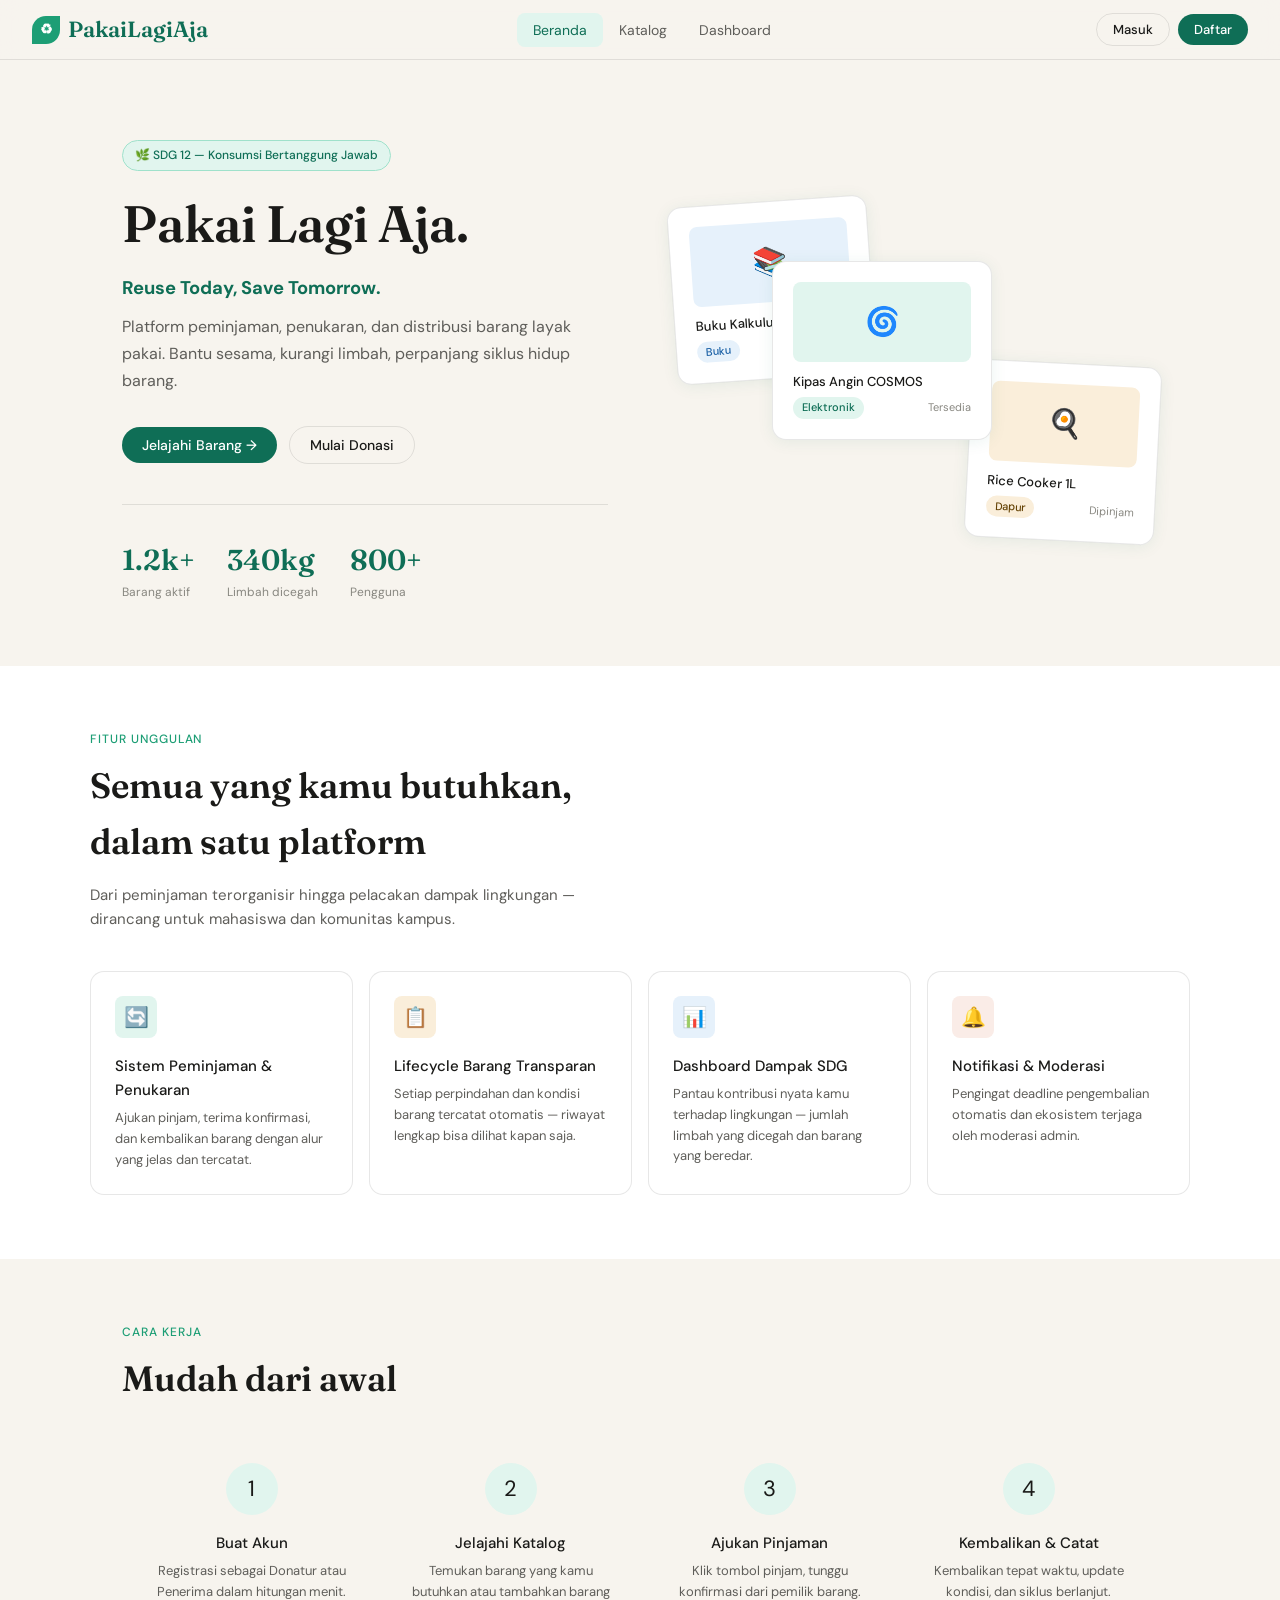
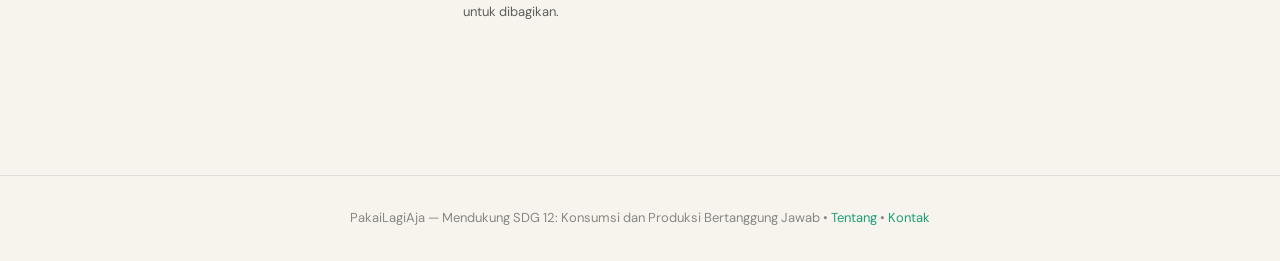
==== index.html @ 995f5728 "Add files via upload" ====
<!DOCTYPE html>
<html lang="id">
<head>
<meta charset="UTF-8">
<meta name="viewport" content="width=device-width, initial-scale=1.0">
<title>PakaiLagiAja - Beranda</title>
<link href="https://fonts.googleapis.com/css2?family=Fraunces:ital,opsz,wght@0,9..144,300;0,9..144,600;1,9..144,300&family=DM+Sans:wght@300;400;500&display=swap" rel="stylesheet">
<link rel="stylesheet" href="style.css">
</head>
<body>

<nav>
  <div class="nav-logo" onclick="window.location.href='index.html'">
    <div class="leaf">♻</div>
    PakaiLagiAja
  </div>
  <ul class="nav-links">
    <li><button onclick="window.location.href='index.html'" class="active">Beranda</button></li>
    <li><button onclick="window.location.href='katalog.html'">Katalog</button></li>
    <li><button onclick="window.location.href='dashboard.html'">Dashboard</button></li>
  </ul>
  <div class="nav-right">
    <button class="btn btn-outline btn-sm" onclick="openModal('login-modal')">Masuk</button>
    <button class="btn btn-primary btn-sm" onclick="openModal('register-modal')">Daftar</button>
  </div>
</nav>

<section class="hero">
  <div class="hero-content fade-in">
    <div class="hero-badge">🌿 SDG 12 — Konsumsi Bertanggung Jawab</div>
    
    <h1>Pakai Lagi Aja.</h1>
    <p>
      <strong style="color: var(--green-dark); font-size: 1.15rem; display: block; margin-bottom: 8px;">Reuse Today, Save Tomorrow.</strong>
      Platform peminjaman, penukaran, dan distribusi barang layak pakai. Bantu sesama, kurangi limbah, perpanjang siklus hidup barang.
    </p>

    <div class="hero-actions">
      <button class="btn btn-primary" onclick="window.location.href='katalog.html'">Jelajahi Barang →</button>
      <button class="btn btn-outline" onclick="openModal('register-modal')">Mulai Donasi</button>
    </div>
    <div class="hero-stats">
      <div>
        <div class="hero-stat-num">1.2k+</div>
        <div class="hero-stat-label">Barang aktif</div>
      </div>
      <div>
        <div class="hero-stat-num">340kg</div>
        <div class="hero-stat-label">Limbah dicegah</div>
      </div>
      <div>
        <div class="hero-stat-num">800+</div>
        <div class="hero-stat-label">Pengguna</div>
      </div>
    </div>
  </div>
  <div class="hero-visual">
    <div class="hero-card-stack">
      <div class="item-card card-float-1">
        <div class="item-thumb thumb-blue">📚</div>
        <div class="item-name">Buku Kalkulus Edisi 9</div>
        <div class="item-meta">
          <span class="tag tag-blue">Buku</span>
          <span class="item-status">Tersedia</span>
        </div>
      </div>
      <div class="item-card card-float-2">
        <div class="item-thumb thumb-green">🌀</div>
        <div class="item-name">Kipas Angin COSMOS</div>
        <div class="item-meta">
          <span class="tag tag-green">Elektronik</span>
          <span class="item-status">Tersedia</span>
        </div>
      </div>
      <div class="item-card card-float-3">
        <div class="item-thumb thumb-amber">🍳</div>
        <div class="item-name">Rice Cooker 1L</div>
        <div class="item-meta">
          <span class="tag tag-amber">Dapur</span>
          <span class="item-status">Dipinjam</span>
        </div>
      </div>
    </div>
  </div>
</section>

<section class="section" style="background: var(--white); max-width: 100%; padding: 4rem 2rem;">
  <div style="max-width: 1100px; margin: 0 auto;">
    <div class="section-label">Fitur Unggulan</div>
    <div class="section-title">Semua yang kamu butuhkan,<br>dalam satu platform</div>
    <p class="section-sub">Dari peminjaman terorganisir hingga pelacakan dampak lingkungan — dirancang untuk mahasiswa dan komunitas kampus.</p>
    <div class="features-grid">
      <div class="feature-card fade-in stagger-1">
        <div class="feature-icon feature-icon-green">🔄</div>
        <div class="feature-title">Sistem Peminjaman & Penukaran</div>
        <p class="feature-desc">Ajukan pinjam, terima konfirmasi, dan kembalikan barang dengan alur yang jelas dan tercatat.</p>
      </div>
      <div class="feature-card fade-in stagger-2">
        <div class="feature-icon feature-icon-amber">📋</div>
        <div class="feature-title">Lifecycle Barang Transparan</div>
        <p class="feature-desc">Setiap perpindahan dan kondisi barang tercatat otomatis — riwayat lengkap bisa dilihat kapan saja.</p>
      </div>
      <div class="feature-card fade-in stagger-3">
        <div class="feature-icon feature-icon-blue">📊</div>
        <div class="feature-title">Dashboard Dampak SDG</div>
        <p class="feature-desc">Pantau kontribusi nyata kamu terhadap lingkungan — jumlah limbah yang dicegah dan barang yang beredar.</p>
      </div>
      <div class="feature-card fade-in stagger-4">
        <div class="feature-icon feature-icon-coral">🔔</div>
        <div class="feature-title">Notifikasi & Moderasi</div>
        <p class="feature-desc">Pengingat deadline pengembalian otomatis dan ekosistem terjaga oleh moderasi admin.</p>
      </div>
    </div>
  </div>
</section>

<section class="section">
  <div class="section-label">Cara Kerja</div>
  <div class="section-title">Mudah dari awal</div>
  <div style="display:grid; grid-template-columns: repeat(auto-fit, minmax(180px,1fr)); gap: 0; margin-top: 2rem;">
    <div style="text-align:center; padding: 1.5rem; position: relative;">
      <div style="width:52px;height:52px;background:var(--green-light);border-radius:50%;display:flex;align-items:center;justify-content:center;margin:0 auto 1rem;font-size:22px;">1</div>
      <div style="font-weight:500;margin-bottom:6px;">Buat Akun</div>
      <p style="font-size:13px;color:var(--text-muted);">Registrasi sebagai Donatur atau Penerima dalam hitungan menit.</p>
    </div>
    <div style="text-align:center; padding: 1.5rem;">
      <div style="width:52px;height:52px;background:var(--green-light);border-radius:50%;display:flex;align-items:center;justify-content:center;margin:0 auto 1rem;font-size:22px;">2</div>
      <div style="font-weight:500;margin-bottom:6px;">Jelajahi Katalog</div>
      <p style="font-size:13px;color:var(--text-muted);">Temukan barang yang kamu butuhkan atau tambahkan barang untuk dibagikan.</p>
    </div>
    <div style="text-align:center; padding: 1.5rem;">
      <div style="width:52px;height:52px;background:var(--green-light);border-radius:50%;display:flex;align-items:center;justify-content:center;margin:0 auto 1rem;font-size:22px;">3</div>
      <div style="font-weight:500;margin-bottom:6px;">Ajukan Pinjaman</div>
      <p style="font-size:13px;color:var(--text-muted);">Klik tombol pinjam, tunggu konfirmasi dari pemilik barang.</p>
    </div>
    <div style="text-align:center; padding: 1.5rem;">
      <div style="width:52px;height:52px;background:var(--green-light);border-radius:50%;display:flex;align-items:center;justify-content:center;margin:0 auto 1rem;font-size:22px;">4</div>
      <div style="font-weight:500;margin-bottom:6px;">Kembalikan & Catat</div>
      <p style="font-size:13px;color:var(--text-muted);">Kembalikan tepat waktu, update kondisi, dan siklus berlanjut.</p>
    </div>
  </div>
</section>

<footer>
  <p>PakaiLagiAja &mdash; Mendukung SDG 12: Konsumsi dan Produksi Bertanggung Jawab &bull; <a href="#">Tentang</a> &bull; <a href="#">Kontak</a></p>
</footer>

<div class="modal-overlay" id="login-modal">
  <div class="modal">
    <button class="modal-close" onclick="closeModal('login-modal')">✕</button>
    <div class="modal-title">Selamat datang kembali</div>
    <div class="modal-sub">Masuk ke akun PakaiLagiAja kamu</div>
    <div class="form-group">
      <label class="form-label">Email</label>
      <input class="form-input" type="email" placeholder="nama@email.com">
    </div>
    <div class="form-group">
      <label class="form-label">Password</label>
      <input class="form-input" type="password" placeholder="••••••••">
    </div>
    <button class="btn btn-primary" style="width:100%;margin-top:8px;" onclick="handleLogin()">Masuk</button>
    <div class="divider">atau</div>
    <p style="text-align:center;font-size:13px;color:var(--text-muted);">Belum punya akun? <a href="#" style="color:var(--green);" onclick="closeModal('login-modal');openModal('register-modal');return false;">Daftar sekarang</a></p>
  </div>
</div>

<div class="modal-overlay" id="register-modal">
  <div class="modal">
    <button class="modal-close" onclick="closeModal('register-modal')">✕</button>
    <div class="modal-title">Buat akun baru</div>
    <div class="modal-sub">Bergabung dengan komunitas PakaiLagiAja</div>
    <div style="margin-bottom:14px;">
      <div class="form-label" style="margin-bottom:8px;">Bergabung sebagai</div>
      <div class="role-toggle">
        <button class="role-btn selected" onclick="selectRole(this)">🎁 Donatur</button>
        <button class="role-btn" onclick="selectRole(this)">🤲 Penerima</button>
      </div>
    </div>
    <div class="form-group">
      <label class="form-label">Nama Lengkap</label>
      <input class="form-input" type="text" placeholder="Nama kamu">
    </div>
    <div class="form-group">
      <label class="form-label">Email</label>
      <input class="form-input" type="email" placeholder="nama@email.com">
    </div>
    <div class="form-group">
      <label class="form-label">Password</label>
      <input class="form-input" type="password" placeholder="Min. 8 karakter">
    </div>
    <button class="btn btn-primary" style="width:100%;margin-top:8px;" onclick="handleRegister()">Daftar</button>
  </div>
</div>

<script src="script.js"></script>
</body>
</html>
---- style.css ----
*, *::before, *::after { box-sizing: border-box; margin: 0; padding: 0; }

:root {
  --green: #1D9E75; --green-dark: #0F6E56; --green-light: #E1F5EE; --green-mid: #9FE1CB;
  --cream: #F7F4EE; --cream-dark: #EDE8DF; --text: #1a1a18; --text-muted: #5F5E5A;
  --text-light: #888780; --white: #FFFFFF; --amber: #EF9F27; --coral: #D85A30;
  --blue: #378ADD; --border: rgba(26,26,24,0.1); --shadow: 0 2px 16px rgba(15,110,86,0.08);
  --radius: 14px; --radius-sm: 8px;
}

html { scroll-behavior: smooth; }
body { font-family: 'DM Sans', sans-serif; background: var(--cream); color: var(--text); font-size: 15px; line-height: 1.6; }

/* ── NAV ── */
nav { position: sticky; top: 0; z-index: 100; background: rgba(247,244,238,0.92); backdrop-filter: blur(12px); border-bottom: 1px solid var(--border); padding: 0 2rem; display: flex; align-items: center; justify-content: space-between; height: 60px; }
.nav-logo { font-family: 'Fraunces', serif; font-size: 22px; font-weight: 600; color: var(--green-dark); display: flex; align-items: center; gap: 8px; cursor: pointer; }
.nav-logo .leaf { width: 28px; height: 28px; background: var(--green); border-radius: 50% 0 50% 0; display: flex; align-items: center; justify-content: center; color: white; font-size: 14px; }
.nav-links { display: flex; gap: 0; list-style: none; }
.nav-links li a, .nav-links li button { font-family: 'DM Sans', sans-serif; font-size: 14px; font-weight: 400; color: var(--text-muted); text-decoration: none; background: none; border: none; padding: 8px 16px; cursor: pointer; border-radius: var(--radius-sm); transition: color 0.2s, background 0.2s; }
.nav-links li a:hover, .nav-links li button:hover, .nav-links li a.active, .nav-links li button.active { color: var(--green-dark); background: var(--green-light); }
.nav-right { display: flex; gap: 8px; align-items: center; }

.btn { font-family: 'DM Sans', sans-serif; font-size: 14px; font-weight: 500; border: none; padding: 9px 20px; border-radius: 50px; cursor: pointer; transition: all 0.2s; }
.btn-outline { background: transparent; border: 1.5px solid var(--border); color: var(--text); }
.btn-outline:hover { border-color: var(--green); color: var(--green-dark); }
.btn-primary { background: var(--green-dark); color: white; }
.btn-primary:hover { background: var(--green); transform: translateY(-1px); }
.btn-sm { padding: 7px 16px; font-size: 13px; }

/* ── HERO ── */
.hero { padding: 5rem 2rem 4rem; max-width: 1100px; margin: 0 auto; display: grid; grid-template-columns: 1fr 1fr; gap: 4rem; align-items: center; }
.hero-badge { display: inline-flex; align-items: center; gap: 6px; background: var(--green-light); color: var(--green-dark); font-size: 12px; font-weight: 500; padding: 5px 12px; border-radius: 50px; margin-bottom: 1.5rem; border: 1px solid var(--green-mid); }
.hero h1 { font-family: 'Fraunces', serif; font-size: clamp(2.2rem, 4vw, 3.2rem); font-weight: 600; line-height: 1.15; color: var(--text); margin-bottom: 1.2rem; }
.hero h1 em { font-style: italic; color: var(--green-dark); }
.hero p { font-size: 16px; color: var(--text-muted); margin-bottom: 2rem; line-height: 1.7; }
.hero-actions { display: flex; gap: 12px; align-items: center; flex-wrap: wrap; }
.hero-stats { display: flex; gap: 2rem; margin-top: 2.5rem; padding-top: 2rem; border-top: 1px solid var(--border); }
.hero-stat-num { font-family: 'Fraunces', serif; font-size: 1.8rem; font-weight: 600; color: var(--green-dark); }
.hero-stat-label { font-size: 12px; color: var(--text-light); }
.hero-visual { position: relative; }
.hero-card-stack { position: relative; height: 340px; }
.item-card { background: var(--white); border: 1px solid var(--border); border-radius: var(--radius); padding: 1.25rem; box-shadow: var(--shadow); transition: transform 0.3s, box-shadow 0.3s; }
.item-card:hover { transform: translateY(-3px); box-shadow: 0 8px 28px rgba(15,110,86,0.14); }
.card-float-1 { position: absolute; width: 200px; top: 0; left: 0; transform: rotate(-4deg); animation: float1 5s ease-in-out infinite; }
.card-float-2 { position: absolute; width: 220px; top: 60px; left: 100px; z-index: 2; animation: float2 6s ease-in-out infinite; }
.card-float-3 { position: absolute; width: 190px; bottom: 0; right: 0; transform: rotate(3deg); animation: float3 7s ease-in-out infinite; }
@keyframes float1 { 0%,100%{transform:rotate(-4deg) translateY(0)} 50%{transform:rotate(-4deg) translateY(-8px)} }
@keyframes float2 { 0%,100%{transform:translateY(0)} 50%{transform:translateY(-10px)} }
@keyframes float3 { 0%,100%{transform:rotate(3deg) translateY(0)} 50%{transform:rotate(3deg) translateY(-6px)} }
.item-thumb { width: 100%; height: 80px; border-radius: var(--radius-sm); margin-bottom: 10px; display: flex; align-items: center; justify-content: center; font-size: 28px; }
.thumb-green { background: var(--green-light); } .thumb-amber { background: #FAEEDA; } .thumb-blue  { background: #E6F1FB; }
.item-name { font-size: 13px; font-weight: 500; margin-bottom: 4px; }
.item-meta { display: flex; justify-content: space-between; align-items: center; }
.tag { display: inline-block; font-size: 11px; padding: 2px 9px; border-radius: 50px; font-weight: 500; }
.tag-green { background: var(--green-light); color: var(--green-dark); } .tag-amber { background: #FAEEDA; color: #634103; } .tag-coral { background: #FAECE7; color: #993C1D; } .tag-blue  { background: #E6F1FB; color: #185FA5; } .tag-gray  { background: #F1EFE8; color: #444441; }
.item-status { font-size: 11px; color: var(--text-light); }

/* ── FEATURES SECTION ── */
.section { padding: 4rem 2rem; max-width: 1100px; margin: 0 auto; }
.section-label { font-size: 12px; font-weight: 500; letter-spacing: 0.08em; text-transform: uppercase; color: var(--green); margin-bottom: 0.5rem; }
.section-title { font-family: 'Fraunces', serif; font-size: clamp(1.6rem, 3vw, 2.2rem); font-weight: 600; margin-bottom: 0.8rem; color: var(--text); }
.section-sub { color: var(--text-muted); max-width: 520px; margin-bottom: 2.5rem; }
.features-grid { display: grid; grid-template-columns: repeat(auto-fit, minmax(200px, 1fr)); gap: 16px; }
.feature-card { background: var(--white); border: 1px solid var(--border); border-radius: var(--radius); padding: 1.5rem; transition: transform 0.2s, box-shadow 0.2s; }
.feature-card:hover { transform: translateY(-2px); box-shadow: var(--shadow); }
.feature-icon { width: 42px; height: 42px; border-radius: var(--radius-sm); display: flex; align-items: center; justify-content: center; font-size: 20px; margin-bottom: 1rem; }
.feature-icon-green { background: var(--green-light); } .feature-icon-amber { background: #FAEEDA; } .feature-icon-blue  { background: #E6F1FB; } .feature-icon-coral { background: #FAECE7; }
.feature-title { font-size: 15px; font-weight: 500; margin-bottom: 6px; }
.feature-desc { font-size: 13px; color: var(--text-muted); line-height: 1.6; }

/* ── CATALOG PAGE ── */
.catalog-layout { max-width: 1100px; margin: 0 auto; padding: 2rem; display: grid; grid-template-columns: 220px 1fr; gap: 2rem; align-items: start; }
.sidebar { background: var(--white); border: 1px solid var(--border); border-radius: var(--radius); padding: 1.25rem; position: sticky; top: 80px; }
.sidebar-title { font-size: 13px; font-weight: 500; color: var(--text-muted); text-transform: uppercase; letter-spacing: 0.06em; margin-bottom: 12px; margin-top: 16px; }
.sidebar-title:first-child { margin-top: 0; }
.cat-btn { display: flex; align-items: center; gap: 8px; width: 100%; padding: 8px 10px; border-radius: var(--radius-sm); border: none; background: transparent; cursor: pointer; font-family: 'DM Sans', sans-serif; font-size: 14px; color: var(--text-muted); transition: all 0.15s; text-align: left; }
.cat-btn:hover { background: var(--cream); color: var(--text); }
.cat-btn.active { background: var(--green-light); color: var(--green-dark); font-weight: 500; }
.cat-count { margin-left: auto; font-size: 11px; color: var(--text-light); background: var(--cream-dark); padding: 1px 7px; border-radius: 50px; }
.cat-btn.active .cat-count { background: var(--green-mid); color: var(--green-dark); }
.filter-group { margin-bottom: 8px; }
.filter-label { display: flex; align-items: center; gap: 8px; font-size: 14px; color: var(--text-muted); cursor: pointer; padding: 4px 0; }
.filter-label input { accent-color: var(--green); }
.catalog-header { display: flex; align-items: center; justify-content: space-between; margin-bottom: 1.5rem; gap: 1rem; flex-wrap: wrap; }
.search-bar { flex: 1; min-width: 200px; display: flex; align-items: center; background: var(--white); border: 1px solid var(--border); border-radius: 50px; padding: 8px 16px; gap: 8px; }
.search-bar input { border: none; outline: none; background: transparent; font-family: 'DM Sans', sans-serif; font-size: 14px; color: var(--text); width: 100%; }
.search-bar input::placeholder { color: var(--text-light); }
.search-icon { color: var(--text-light); font-size: 16px; }
.sort-select { font-family: 'DM Sans', sans-serif; font-size: 13px; border: 1px solid var(--border); border-radius: 50px; padding: 7px 14px; background: var(--white); color: var(--text-muted); cursor: pointer; outline: none; }
.catalog-grid { display: grid; grid-template-columns: repeat(auto-fill, minmax(180px, 1fr)); gap: 16px; }
.catalog-item { background: var(--white); border: 1px solid var(--border); border-radius: var(--radius); overflow: hidden; cursor: pointer; transition: transform 0.2s, box-shadow 0.2s; }
.catalog-item:hover { transform: translateY(-3px); box-shadow: 0 8px 24px rgba(15,110,86,0.12); }
.catalog-item-img { height: 120px; display: flex; align-items: center; justify-content: center; font-size: 36px; }
.catalog-item-body { padding: 12px; }
.catalog-item-name { font-size: 14px; font-weight: 500; margin-bottom: 4px; white-space: nowrap; overflow: hidden; text-overflow: ellipsis; }
.catalog-item-owner { font-size: 12px; color: var(--text-light); margin-bottom: 8px; }
.catalog-item-footer { display: flex; justify-content: space-between; align-items: center; }
.status-dot { width: 7px; height: 7px; border-radius: 50%; display: inline-block; margin-right: 4px; }
.status-available { background: var(--green); } .status-borrowed  { background: var(--amber); } .status-inactive  { background: #B4B2A9; }
.status-text { font-size: 12px; color: var(--text-muted); display: flex; align-items: center; }
.heart-btn { width: 28px; height: 28px; border: 1px solid var(--border); border-radius: 50%; background: transparent; display: flex; align-items: center; justify-content: center; cursor: pointer; font-size: 14px; transition: all 0.2s; }
.heart-btn:hover { background: #FAECE7; border-color: #F09595; }

/* ── DASHBOARD ── */
.dashboard-layout { max-width: 1100px; margin: 0 auto; padding: 2rem; }
.dash-header { display: flex; justify-content: space-between; align-items: flex-start; margin-bottom: 2rem; }
.dash-greeting { font-family: 'Fraunces', serif; font-size: 1.6rem; font-weight: 600; margin-bottom: 4px; }
.dash-sub { font-size: 14px; color: var(--text-muted); }
.stats-row { display: grid; grid-template-columns: repeat(auto-fit, minmax(140px, 1fr)); gap: 12px; margin-bottom: 2rem; }
.stat-card { background: var(--white); border: 1px solid var(--border); border-radius: var(--radius); padding: 1.2rem 1.25rem; position: relative; overflow: hidden; }
.stat-card::after { content: ''; position: absolute; bottom: 0; left: 0; right: 0; height: 3px; }
.stat-card.green::after { background: var(--green); } .stat-card.amber::after { background: var(--amber); } .stat-card.blue::after  { background: var(--blue); } .stat-card.coral::after { background: var(--coral); }
.stat-label { font-size: 12px; color: var(--text-light); margin-bottom: 6px; }
.stat-num { font-family: 'Fraunces', serif; font-size: 2rem; font-weight: 600; line-height: 1; margin-bottom: 4px; }
.stat-change { font-size: 12px; color: var(--green); display: flex; align-items: center; gap: 3px; }
.stat-change.down { color: var(--coral); }
.dash-grid { display: grid; grid-template-columns: 1fr 340px; gap: 16px; }
.dash-panel { background: var(--white); border: 1px solid var(--border); border-radius: var(--radius); padding: 1.25rem; }
.panel-header { display: flex; justify-content: space-between; align-items: center; margin-bottom: 1.25rem; }
.panel-title { font-size: 15px; font-weight: 500; }
.panel-action { font-size: 13px; color: var(--green); cursor: pointer; border: none; background: none; font-family: 'DM Sans', sans-serif; }
.sdg-bar { margin-bottom: 16px; }
.sdg-bar-label { display: flex; justify-content: space-between; font-size: 13px; color: var(--text-muted); margin-bottom: 6px; }
.sdg-bar-track { height: 8px; background: var(--cream-dark); border-radius: 50px; overflow: hidden; }
.sdg-bar-fill { height: 100%; border-radius: 50px; transition: width 1s ease; }
.fill-green { background: var(--green); } .fill-amber { background: var(--amber); } .fill-blue  { background: var(--blue); }

.activity-list { list-style: none; }
.activity-item { display: flex; align-items: flex-start; gap: 12px; padding: 10px 0; border-bottom: 1px solid var(--border); }
.activity-item:last-child { border-bottom: none; }
.activity-avatar { width: 34px; height: 34px; border-radius: 50%; display: flex; align-items: center; justify-content: center; font-size: 14px; flex-shrink: 0; }
.activity-text { flex: 1; font-size: 13px; line-height: 1.5; color: var(--text); }
.activity-text strong { font-weight: 500; }
.activity-time { font-size: 12px; color: var(--text-light); white-space: nowrap; }

.notif-list { list-style: none; }
.notif-item { display: flex; gap: 10px; padding: 10px 0; border-bottom: 1px solid var(--border); cursor: pointer; transition: background 0.15s; border-radius: var(--radius-sm); padding-left: 8px; padding-right: 8px; }
.notif-item:hover { background: var(--cream); }
.notif-item:last-child { border-bottom: none; }
.notif-dot { width: 8px; height: 8px; border-radius: 50%; background: var(--green); flex-shrink: 0; margin-top: 5px; }
.notif-dot.read { background: transparent; }
.notif-text { font-size: 13px; color: var(--text); line-height: 1.5; }
.notif-time { font-size: 11px; color: var(--text-light); }

/* TABS */
.tabs { display: flex; gap: 0; border-bottom: 1px solid var(--border); margin-bottom: 1.5rem; }
.tab { font-family: 'DM Sans', sans-serif; font-size: 14px; font-weight: 400; color: var(--text-muted); background: none; border: none; padding: 10px 18px; cursor: pointer; border-bottom: 2px solid transparent; margin-bottom: -1px; transition: all 0.2s; }
.tab:hover { color: var(--text); }
.tab.active { color: var(--green-dark); border-bottom-color: var(--green-dark); font-weight: 500; }

/* ── MODAL ── */
.modal-overlay { display: none; position: fixed; inset: 0; background: rgba(0,0,0,0.4); z-index: 200; align-items: center; justify-content: center; padding: 1rem; }
.modal-overlay.open { display: flex; }
.modal { background: var(--white); border-radius: var(--radius); width: 100%; max-width: 440px; padding: 2rem; position: relative; animation: modalIn 0.25s ease; }
@keyframes modalIn { from { opacity:0; transform: scale(0.95) translateY(8px); } to { opacity:1; transform: scale(1) translateY(0); } }
.modal-close { position: absolute; top: 1rem; right: 1rem; background: var(--cream); border: none; width: 30px; height: 30px; border-radius: 50%; cursor: pointer; font-size: 18px; display: flex; align-items: center; justify-content: center; color: var(--text-muted); z-index: 100;}
.modal-title { font-family: 'Fraunces', serif; font-size: 1.4rem; font-weight: 600; margin-bottom: 0.3rem; }
.modal-sub { font-size: 14px; color: var(--text-muted); margin-bottom: 1.5rem; }
.form-group { margin-bottom: 14px; }
.form-label { display: block; font-size: 13px; font-weight: 500; color: var(--text-muted); margin-bottom: 5px; }
.form-input { width: 100%; font-family: 'DM Sans', sans-serif; font-size: 14px; border: 1px solid var(--border); border-radius: var(--radius-sm); padding: 9px 12px; background: var(--cream); color: var(--text); outline: none; transition: border-color 0.2s; }
.form-input:focus { border-color: var(--green); background: var(--white); }
.form-input::placeholder { color: var(--text-light); }
.divider { display: flex; align-items: center; gap: 12px; margin: 16px 0; color: var(--text-light); font-size: 13px; }
.divider::before, .divider::after { content: ''; flex: 1; height: 1px; background: var(--border); }
.role-toggle { display: grid; grid-template-columns: 1fr 1fr; gap: 8px; margin-bottom: 16px; }
.role-btn { padding: 10px; border: 1.5px solid var(--border); border-radius: var(--radius-sm); background: transparent; cursor: pointer; font-family: 'DM Sans', sans-serif; font-size: 13px; color: var(--text-muted); transition: all 0.2s; text-align: center; }
.role-btn.selected { border-color: var(--green); background: var(--green-light); color: var(--green-dark); font-weight: 500; }

/* ── FOOTER ── */
footer { margin-top: 4rem; border-top: 1px solid var(--border); padding: 2rem; text-align: center; font-size: 13px; color: var(--text-light); }
footer a { color: var(--green); text-decoration: none; }

/* ── PAGE HEADER ── */
.page-header { background: var(--white); border-bottom: 1px solid var(--border); padding: 2rem; text-align: center; }
.page-header h1 { font-family: 'Fraunces', serif; font-size: 1.8rem; font-weight: 600; margin-bottom: 4px; }
.page-header p { font-size: 14px; color: var(--text-muted); }

/* ── RESPONSIVE ── */
@media (max-width: 768px) {
  .hero { grid-template-columns: 1fr; gap: 2rem; padding: 2.5rem 1rem; }
  .hero-visual { display: none; }
  .catalog-layout { grid-template-columns: 1fr; }
  .sidebar { position: static; }
  .dash-grid { grid-template-columns: 1fr; }
  .stats-row { grid-template-columns: repeat(2, 1fr); }
  .nav-links { display: none; }
}

/* ── ITEM DETAIL MODAL ── */
.item-detail-modal { background: var(--white); border-radius: var(--radius); width: 100%; max-width: 540px; position: relative; animation: modalIn 0.25s ease; overflow: hidden; }
.item-detail-img { height: 180px; display: flex; align-items: center; justify-content: center; font-size: 56px; }
.item-detail-body { padding: 1.5rem; }
.item-detail-title { font-family: 'Fraunces', serif; font-size: 1.4rem; font-weight: 600; margin-bottom: 6px; }
.item-detail-meta { display: flex; gap: 8px; margin-bottom: 1rem; flex-wrap: wrap; }
.lifecycle-timeline { margin-top: 1rem; padding-top: 1rem; border-top: 1px solid var(--border); }
.timeline-title { font-size: 13px; font-weight: 500; color: var(--text-muted); text-transform: uppercase; letter-spacing: 0.05em; margin-bottom: 10px; }
.timeline-item { display: flex; gap: 12px; margin-bottom: 10px; }
.timeline-dot-wrap { display: flex; flex-direction: column; align-items: center; width: 16px; flex-shrink: 0; }
.timeline-dot { width: 10px; height: 10px; border-radius: 50%; background: var(--green); flex-shrink: 0; }
.timeline-line { flex: 1; width: 1px; background: var(--border); margin-top: 4px; }
.timeline-content { font-size: 13px; color: var(--text); padding-bottom: 10px; }
.timeline-time { font-size: 11px; color: var(--text-light); }

/* ANIMATE ON LOAD */
.fade-in { animation: fadeIn 0.5s ease forwards; }
@keyframes fadeIn { from{opacity:0;transform:translateY(10px)} to{opacity:1;transform:translateY(0)} }
.stagger-1 { animation-delay: 0.05s; } .stagger-2 { animation-delay: 0.1s; } .stagger-3 { animation-delay: 0.15s; } .stagger-4 { animation-delay: 0.2s; }
.catalog-item, .feature-card, .stat-card { opacity: 0; }
.catalog-item.visible, .feature-card.visible, .stat-card.visible { opacity: 1; animation: fadeIn 0.4s ease forwards; }

/* style.css - Tambahin di paling bawah */

/* Kotak Area Upload Custom */
#add-item-upload-area {
    border: 2px dashed var(--border);
    border-radius: var(--radius-sm);
    padding: 1.5rem;
    text-align: center;
    cursor: pointer;
    color: var(--text-light);
    font-size: 14px;
    transition: all 0.2s;
    display: flex;
    align-items: center;
    justify-content: center;
    min-height: 120px; /* Biar ukurannya konsisten */
    position: relative;
    overflow: hidden; /* Biar gambar gak luber */
}

/* Efek Hover pas mouse di atas kotak */
#add-item-upload-area:hover {
    border-color: var(--green);
    background-color: var(--green-light);
    color: var(--green-dark);
}

/* Style buat Gambar Preview */
#add-item-preview {
    display: none; /* Disembunyiin dulu sebelum ada file */
    max-width: 100%;
    max-height: 150px; /* Batin tingginya biar modal gak kepanjangan */
    border-radius: var(--radius-sm);
    object-fit: cover; /* Biar gambar gak gepeng */
    animation: fadeInModal 0.3s ease; /* Pake animasi biar halus */
}

.status-waiting {
  background: var(--amber);
}
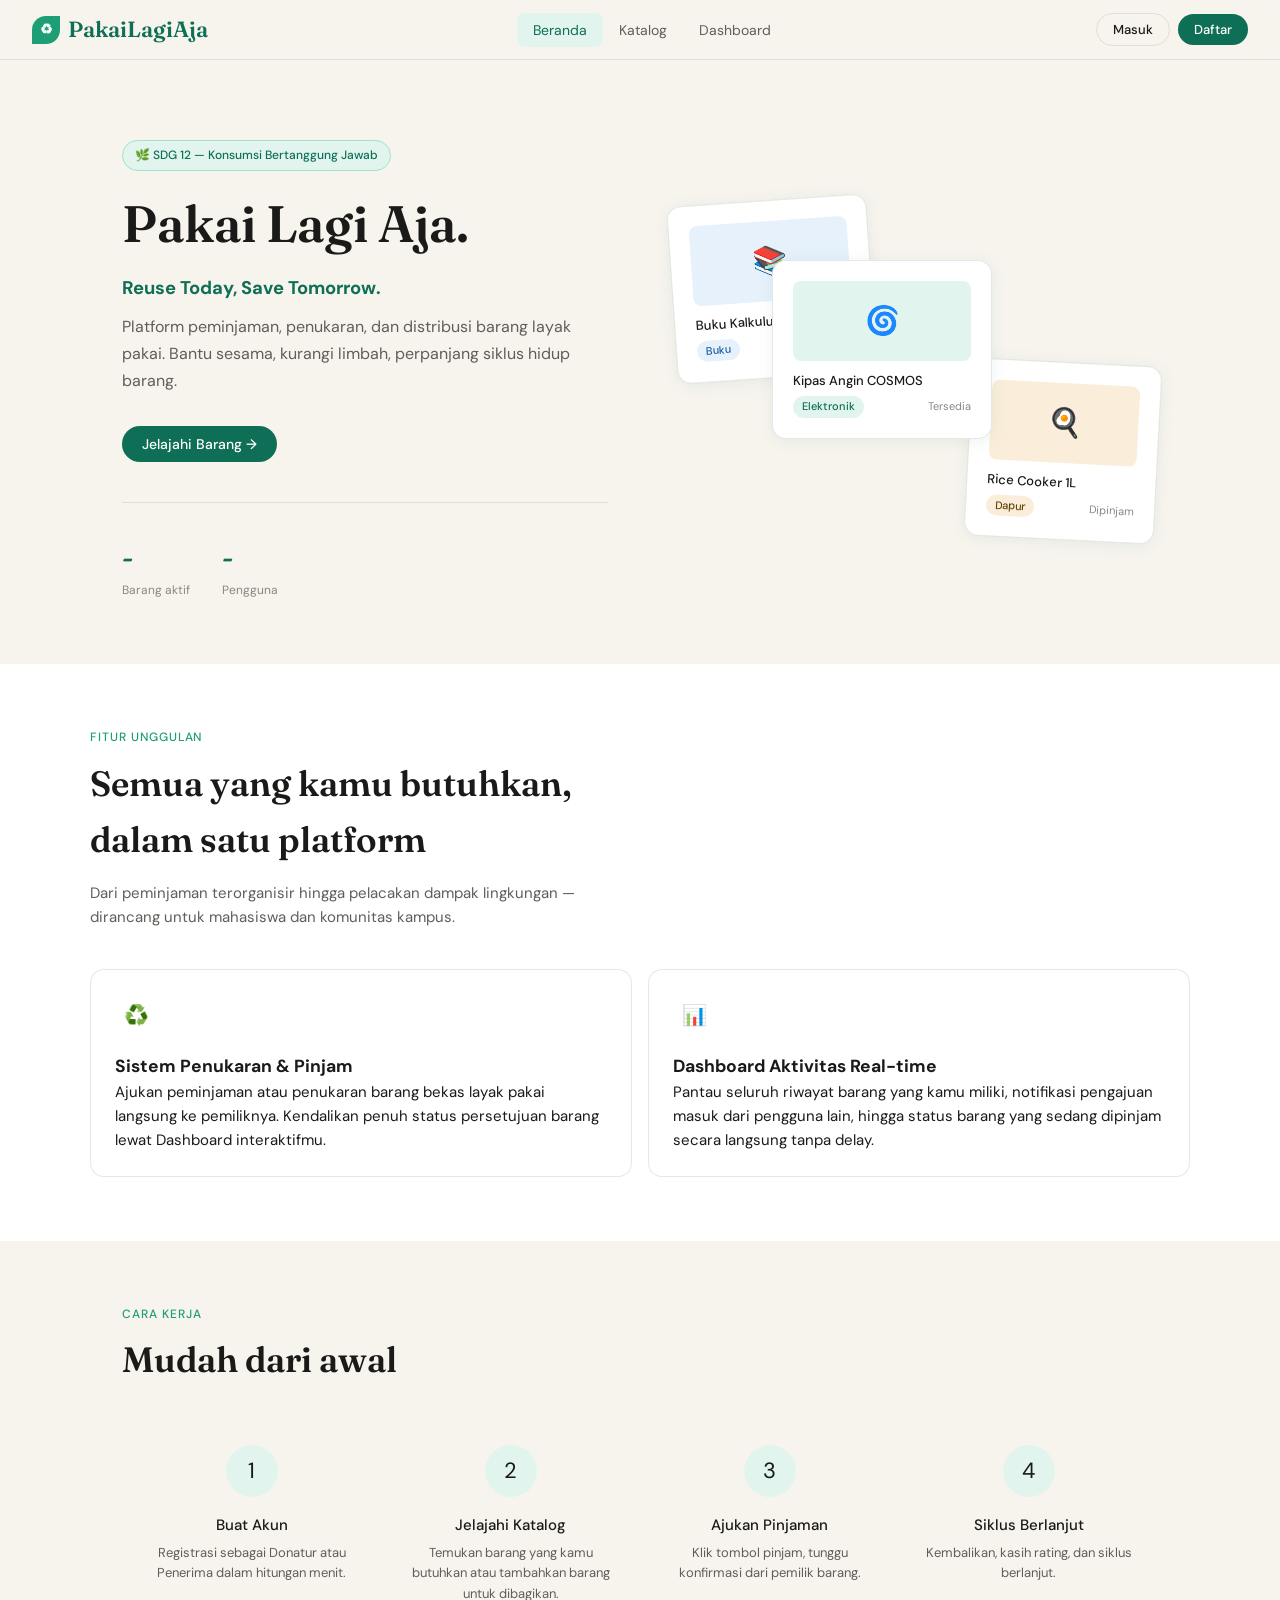
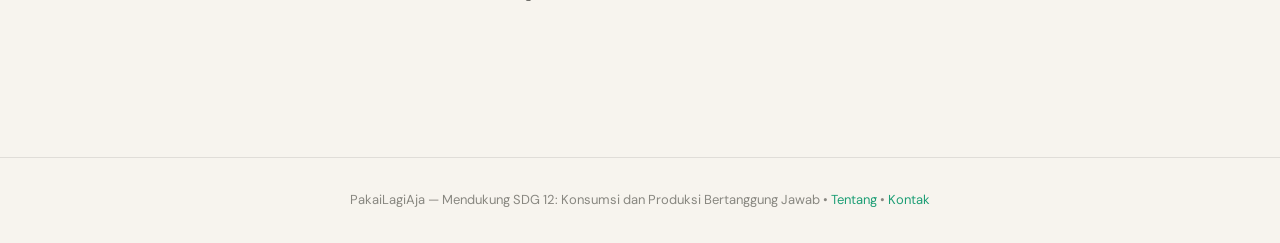
==== commit 210394e1: "Add files via upload" ====
--- a/index.html
+++ b/index.html
@@ -37,22 +37,19 @@
 
     <div class="hero-actions">
       <button class="btn btn-primary" onclick="window.location.href='katalog.html'">Jelajahi Barang →</button>
-      <button class="btn btn-outline" onclick="openModal('register-modal')">Mulai Donasi</button>
     </div>
+    
     <div class="hero-stats">
       <div>
-        <div class="hero-stat-num">1.2k+</div>
+        <div class="hero-stat-num" id="home-barang-aktif">-</div>
         <div class="hero-stat-label">Barang aktif</div>
       </div>
       <div>
-        <div class="hero-stat-num">340kg</div>
-        <div class="hero-stat-label">Limbah dicegah</div>
-      </div>
-      <div>
-        <div class="hero-stat-num">800+</div>
+        <div class="hero-stat-num" id="home-total-pengguna">-</div>
         <div class="hero-stat-label">Pengguna</div>
       </div>
     </div>
+
   </div>
   <div class="hero-visual">
     <div class="hero-card-stack">
@@ -89,28 +86,20 @@
     <div class="section-label">Fitur Unggulan</div>
     <div class="section-title">Semua yang kamu butuhkan,<br>dalam satu platform</div>
     <p class="section-sub">Dari peminjaman terorganisir hingga pelacakan dampak lingkungan — dirancang untuk mahasiswa dan komunitas kampus.</p>
+    
     <div class="features-grid">
-      <div class="feature-card fade-in stagger-1">
-        <div class="feature-icon feature-icon-green">🔄</div>
-        <div class="feature-title">Sistem Peminjaman & Penukaran</div>
-        <p class="feature-desc">Ajukan pinjam, terima konfirmasi, dan kembalikan barang dengan alur yang jelas dan tercatat.</p>
+      <div class="feature-card">
+        <div class="feature-icon">♻️</div>
+        <h3>Sistem Penukaran &amp; Pinjam</h3>
+        <p>Ajukan peminjaman atau penukaran barang bekas layak pakai langsung ke pemiliknya. Kendalikan penuh status persetujuan barang lewat Dashboard interaktifmu.</p>
       </div>
-      <div class="feature-card fade-in stagger-2">
-        <div class="feature-icon feature-icon-amber">📋</div>
-        <div class="feature-title">Lifecycle Barang Transparan</div>
-        <p class="feature-desc">Setiap perpindahan dan kondisi barang tercatat otomatis — riwayat lengkap bisa dilihat kapan saja.</p>
-      </div>
-      <div class="feature-card fade-in stagger-3">
-        <div class="feature-icon feature-icon-blue">📊</div>
-        <div class="feature-title">Dashboard Dampak SDG</div>
-        <p class="feature-desc">Pantau kontribusi nyata kamu terhadap lingkungan — jumlah limbah yang dicegah dan barang yang beredar.</p>
-      </div>
-      <div class="feature-card fade-in stagger-4">
-        <div class="feature-icon feature-icon-coral">🔔</div>
-        <div class="feature-title">Notifikasi & Moderasi</div>
-        <p class="feature-desc">Pengingat deadline pengembalian otomatis dan ekosistem terjaga oleh moderasi admin.</p>
+      <div class="feature-card">
+        <div class="feature-icon">📊</div>
+        <h3>Dashboard Aktivitas Real-time</h3>
+        <p>Pantau seluruh riwayat barang yang kamu miliki, notifikasi pengajuan masuk dari pengguna lain, hingga status barang yang sedang dipinjam secara langsung tanpa delay.</p>
       </div>
     </div>
+
   </div>
 </section>
 
@@ -133,12 +122,13 @@
       <div style="font-weight:500;margin-bottom:6px;">Ajukan Pinjaman</div>
       <p style="font-size:13px;color:var(--text-muted);">Klik tombol pinjam, tunggu konfirmasi dari pemilik barang.</p>
     </div>
+    
     <div style="text-align:center; padding: 1.5rem;">
       <div style="width:52px;height:52px;background:var(--green-light);border-radius:50%;display:flex;align-items:center;justify-content:center;margin:0 auto 1rem;font-size:22px;">4</div>
-      <div style="font-weight:500;margin-bottom:6px;">Kembalikan & Catat</div>
-      <p style="font-size:13px;color:var(--text-muted);">Kembalikan tepat waktu, update kondisi, dan siklus berlanjut.</p>
+      <div style="font-weight:500;margin-bottom:6px;">Siklus Berlanjut</div>
+      <p style="font-size:13px;color:var(--text-muted);">Kembalikan, kasih rating, dan siklus berlanjut.</p>
     </div>
-  </div>
+    </div>
 </section>
 
 <footer>
@@ -169,13 +159,6 @@
     <button class="modal-close" onclick="closeModal('register-modal')">✕</button>
     <div class="modal-title">Buat akun baru</div>
     <div class="modal-sub">Bergabung dengan komunitas PakaiLagiAja</div>
-    <div style="margin-bottom:14px;">
-      <div class="form-label" style="margin-bottom:8px;">Bergabung sebagai</div>
-      <div class="role-toggle">
-        <button class="role-btn selected" onclick="selectRole(this)">🎁 Donatur</button>
-        <button class="role-btn" onclick="selectRole(this)">🤲 Penerima</button>
-      </div>
-    </div>
     <div class="form-group">
       <label class="form-label">Nama Lengkap</label>
       <input class="form-input" type="text" placeholder="Nama kamu">
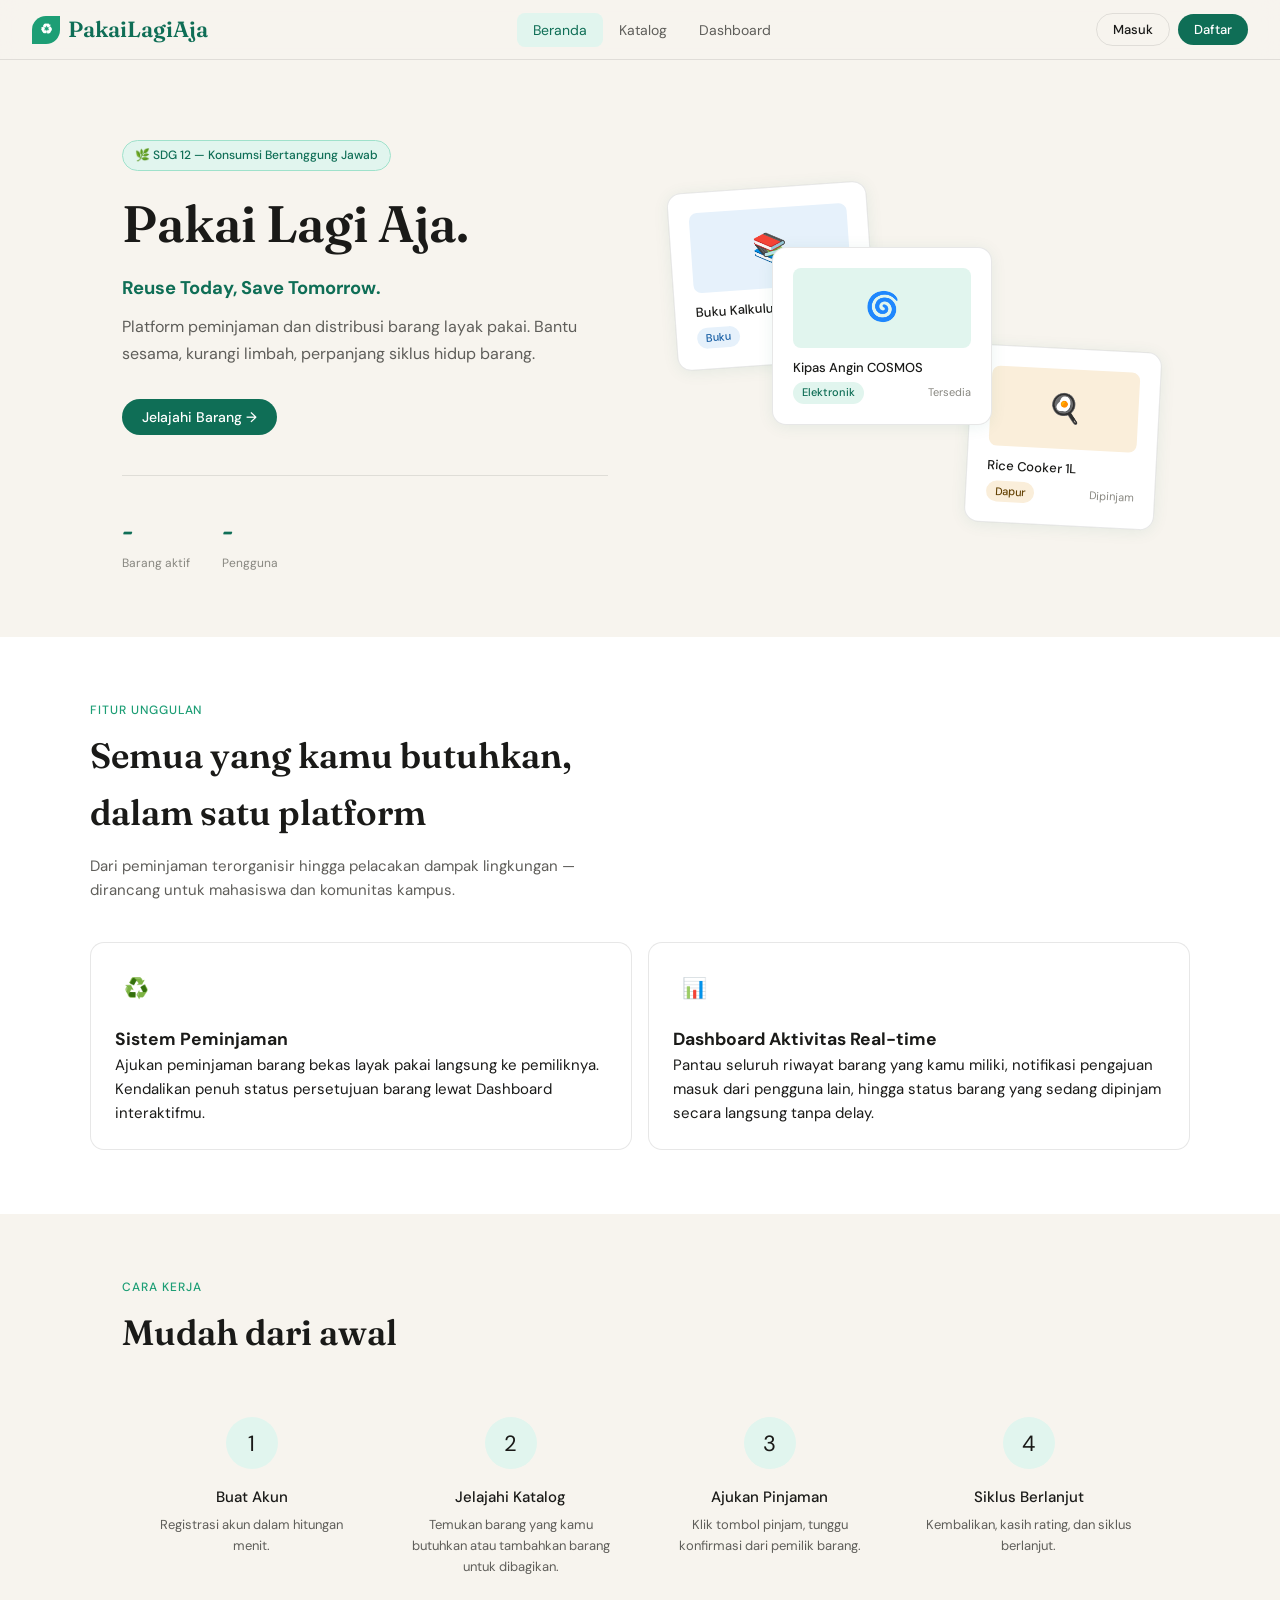
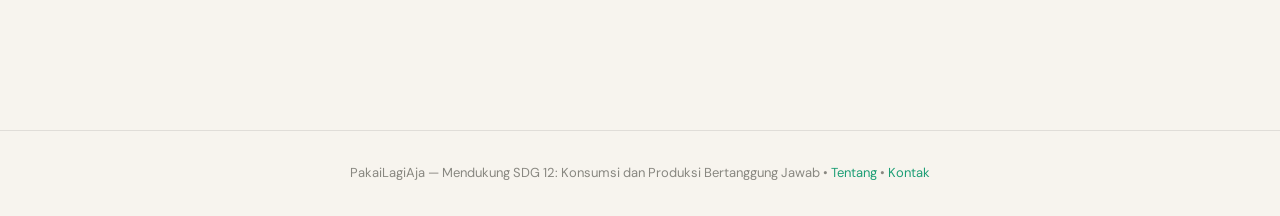
==== commit 8f422f7d: "Update index.html" ====
--- a/index.html
+++ b/index.html
@@ -32,7 +32,7 @@
     <h1>Pakai Lagi Aja.</h1>
     <p>
       <strong style="color: var(--green-dark); font-size: 1.15rem; display: block; margin-bottom: 8px;">Reuse Today, Save Tomorrow.</strong>
-      Platform peminjaman, penukaran, dan distribusi barang layak pakai. Bantu sesama, kurangi limbah, perpanjang siklus hidup barang.
+      Platform peminjaman dan distribusi barang layak pakai. Bantu sesama, kurangi limbah, perpanjang siklus hidup barang.
     </p>
 
     <div class="hero-actions">
@@ -90,8 +90,8 @@
     <div class="features-grid">
       <div class="feature-card">
         <div class="feature-icon">♻️</div>
-        <h3>Sistem Penukaran &amp; Pinjam</h3>
-        <p>Ajukan peminjaman atau penukaran barang bekas layak pakai langsung ke pemiliknya. Kendalikan penuh status persetujuan barang lewat Dashboard interaktifmu.</p>
+        <h3>Sistem Peminjaman </h3>
+        <p>Ajukan peminjaman barang bekas layak pakai langsung ke pemiliknya. Kendalikan penuh status persetujuan barang lewat Dashboard interaktifmu.</p>
       </div>
       <div class="feature-card">
         <div class="feature-icon">📊</div>
@@ -110,7 +110,7 @@
     <div style="text-align:center; padding: 1.5rem; position: relative;">
       <div style="width:52px;height:52px;background:var(--green-light);border-radius:50%;display:flex;align-items:center;justify-content:center;margin:0 auto 1rem;font-size:22px;">1</div>
       <div style="font-weight:500;margin-bottom:6px;">Buat Akun</div>
-      <p style="font-size:13px;color:var(--text-muted);">Registrasi sebagai Donatur atau Penerima dalam hitungan menit.</p>
+      <p style="font-size:13px;color:var(--text-muted);">Registrasi akun dalam hitungan menit.</p>
     </div>
     <div style="text-align:center; padding: 1.5rem;">
       <div style="width:52px;height:52px;background:var(--green-light);border-radius:50%;display:flex;align-items:center;justify-content:center;margin:0 auto 1rem;font-size:22px;">2</div>
@@ -161,15 +161,23 @@
     <div class="modal-sub">Bergabung dengan komunitas PakaiLagiAja</div>
     <div class="form-group">
       <label class="form-label">Nama Lengkap</label>
-      <input class="form-input" type="text" placeholder="Nama kamu">
+      <input class="form-input" id="reg-nama" type="text" placeholder="Nama kamu">
     </div>
     <div class="form-group">
       <label class="form-label">Email</label>
-      <input class="form-input" type="email" placeholder="nama@email.com">
+      <input class="form-input" id="reg-email" type="email" placeholder="nama@gmail.com">
+    </div>
+    <div class="form-group">
+      <label class="form-label">Nomor Telepon (WhatsApp)</label>
+      <div style="display:flex;align-items:center;gap:0;">
+        <span style="background:var(--cream-dark);border:1px solid var(--border);border-right:none;border-radius:var(--radius-sm) 0 0 var(--radius-sm);padding:9px 10px;font-size:14px;color:var(--text-muted);white-space:nowrap;">+62</span>
+        <input class="form-input" id="reg-telepon" type="tel" placeholder="81234567890" style="border-radius:0 var(--radius-sm) var(--radius-sm) 0;">
+      </div>
+      <div style="font-size:11px;color:var(--text-light);margin-top:4px;">Digunakan untuk koordinasi peminjaman via WhatsApp</div>
     </div>
     <div class="form-group">
       <label class="form-label">Password</label>
-      <input class="form-input" type="password" placeholder="Min. 8 karakter">
+      <input class="form-input" id="reg-password" type="password" placeholder="Min. 8 karakter">
     </div>
     <button class="btn btn-primary" style="width:100%;margin-top:8px;" onclick="handleRegister()">Daftar</button>
   </div>
@@ -177,4 +185,4 @@
 
 <script src="script.js"></script>
 </body>
-</html>+</html>
